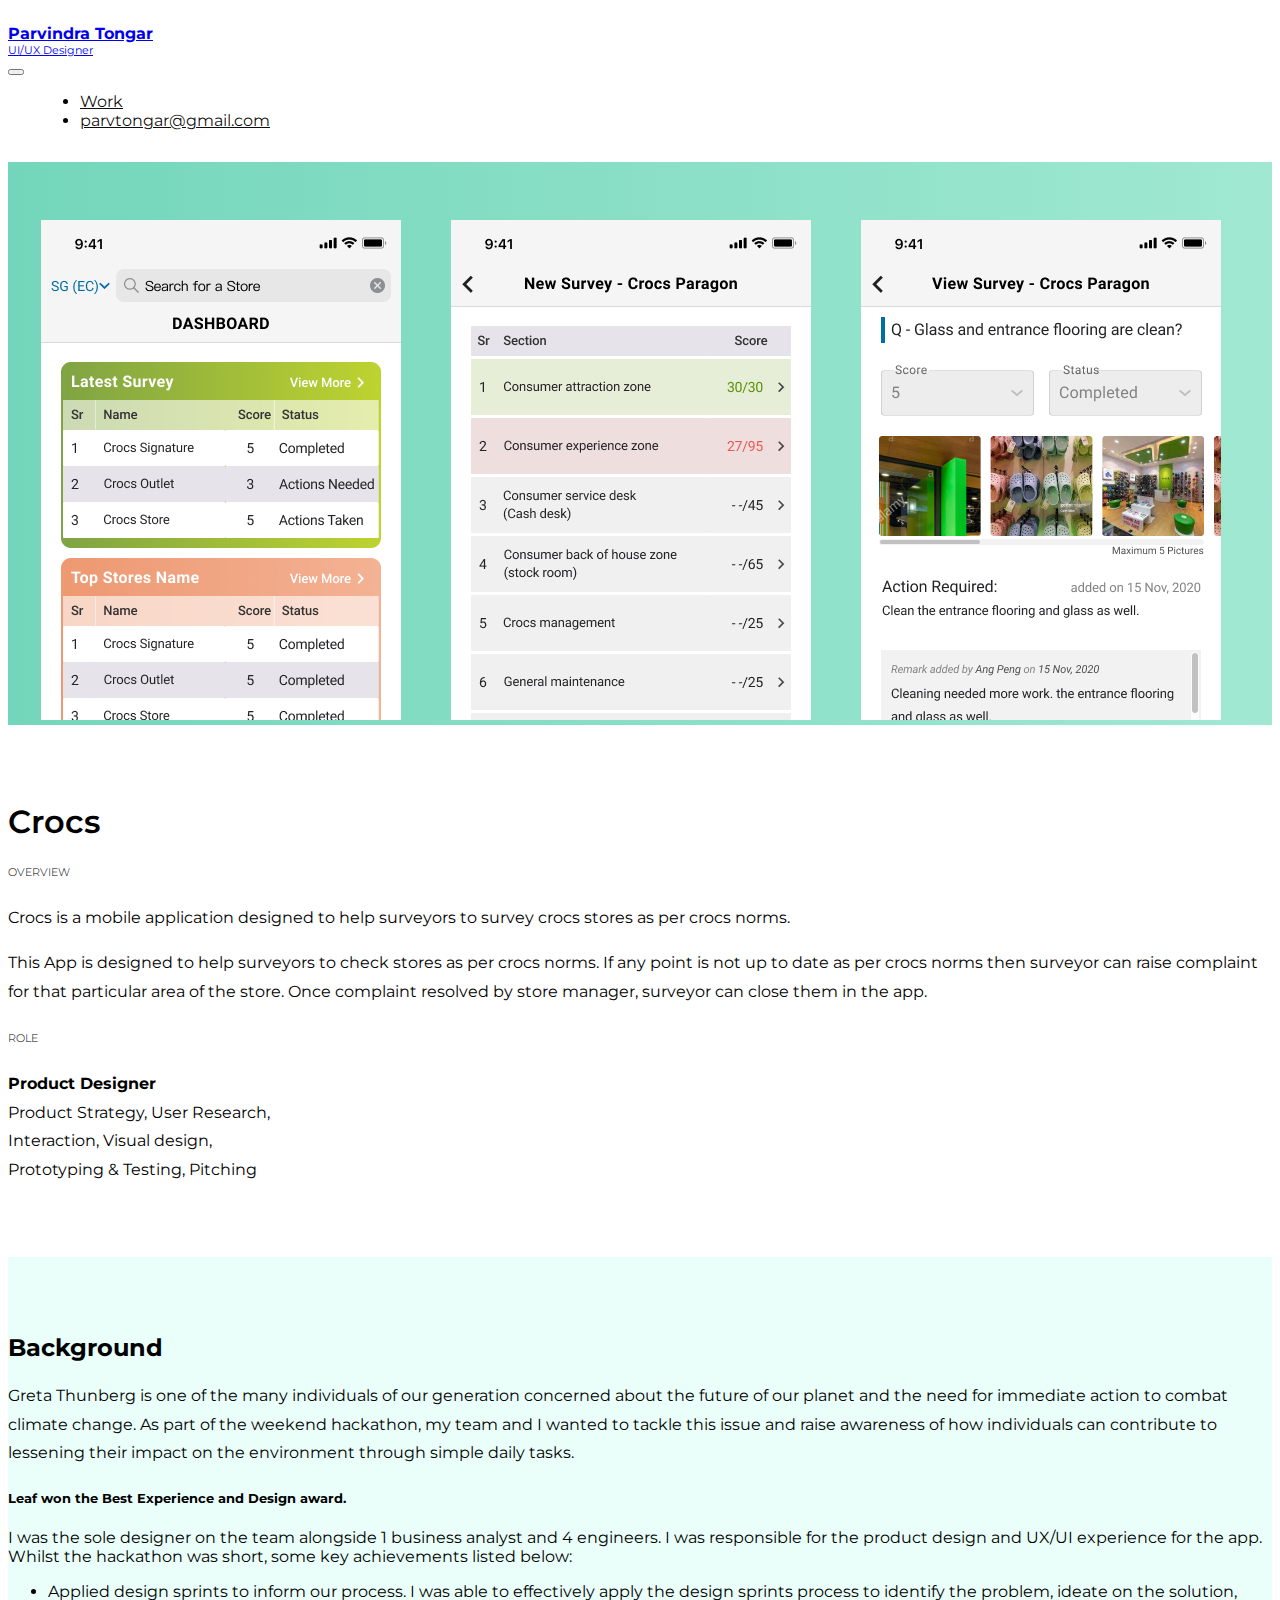
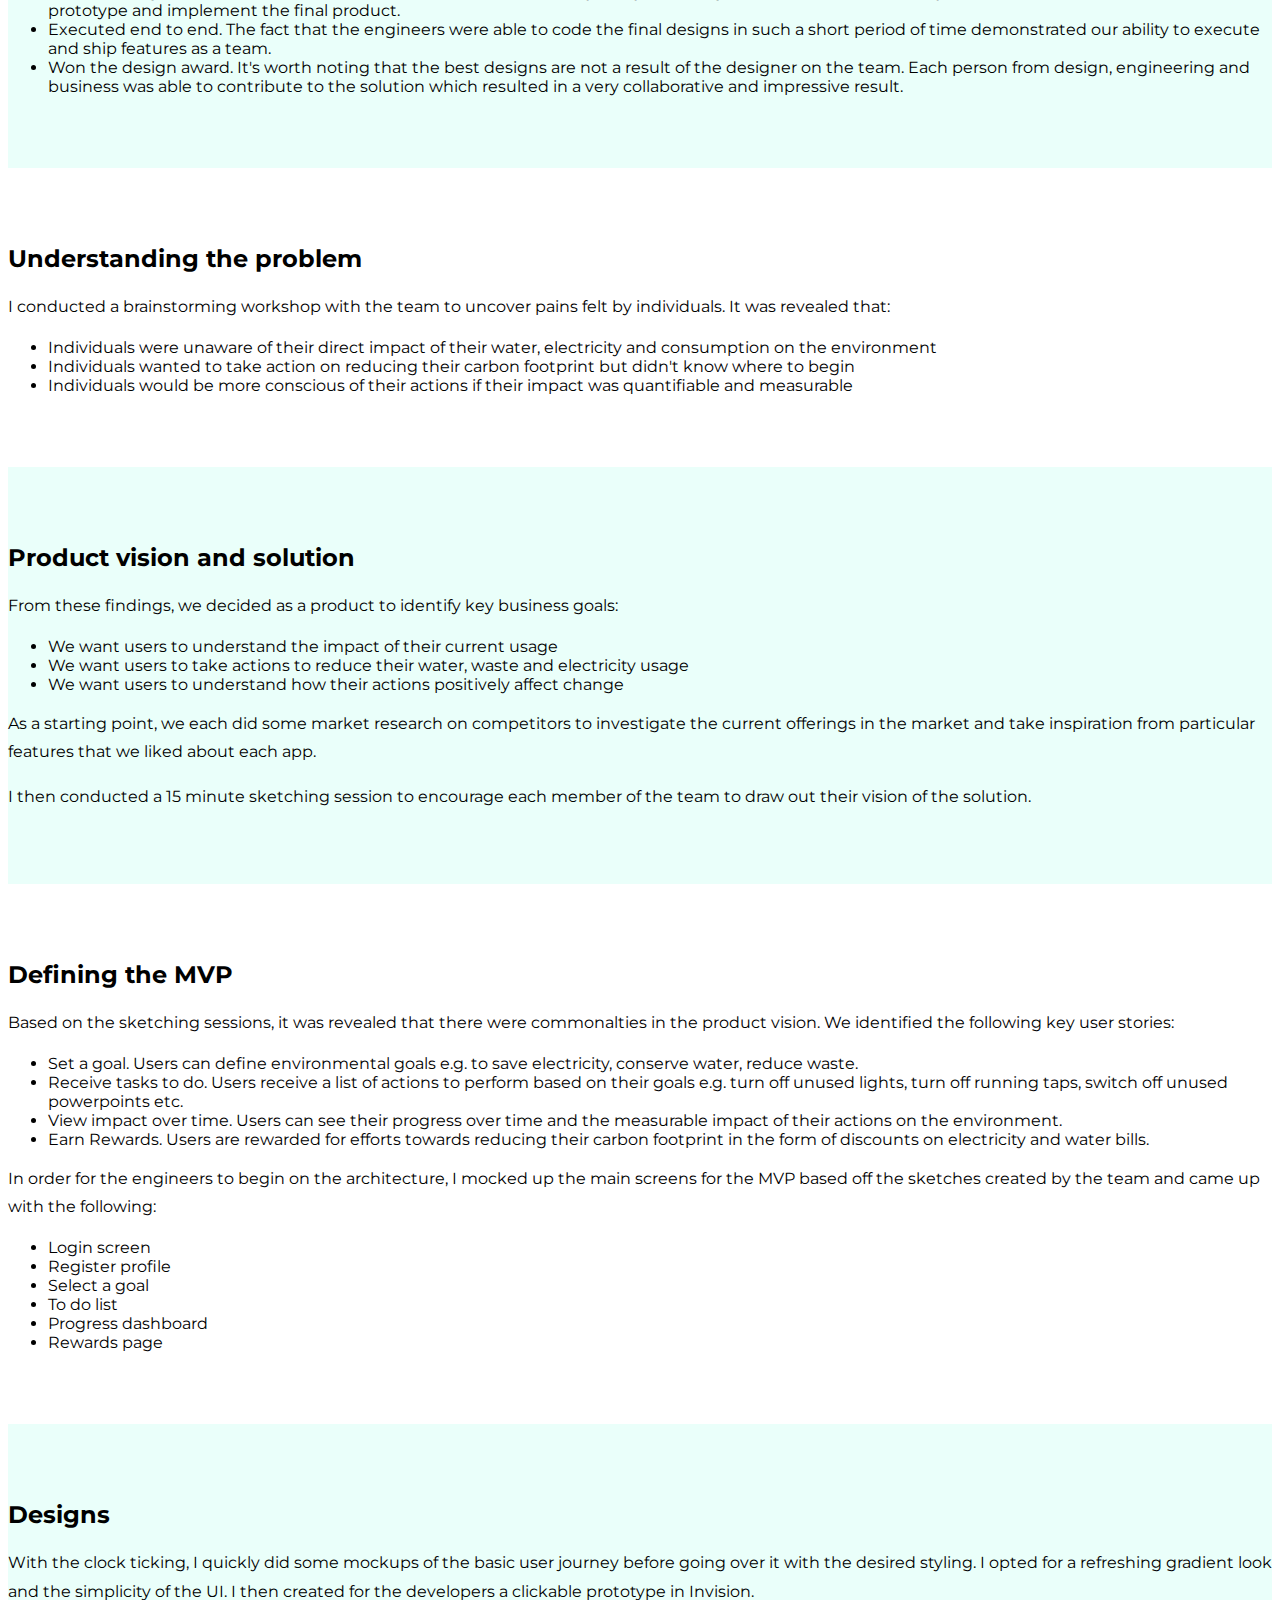
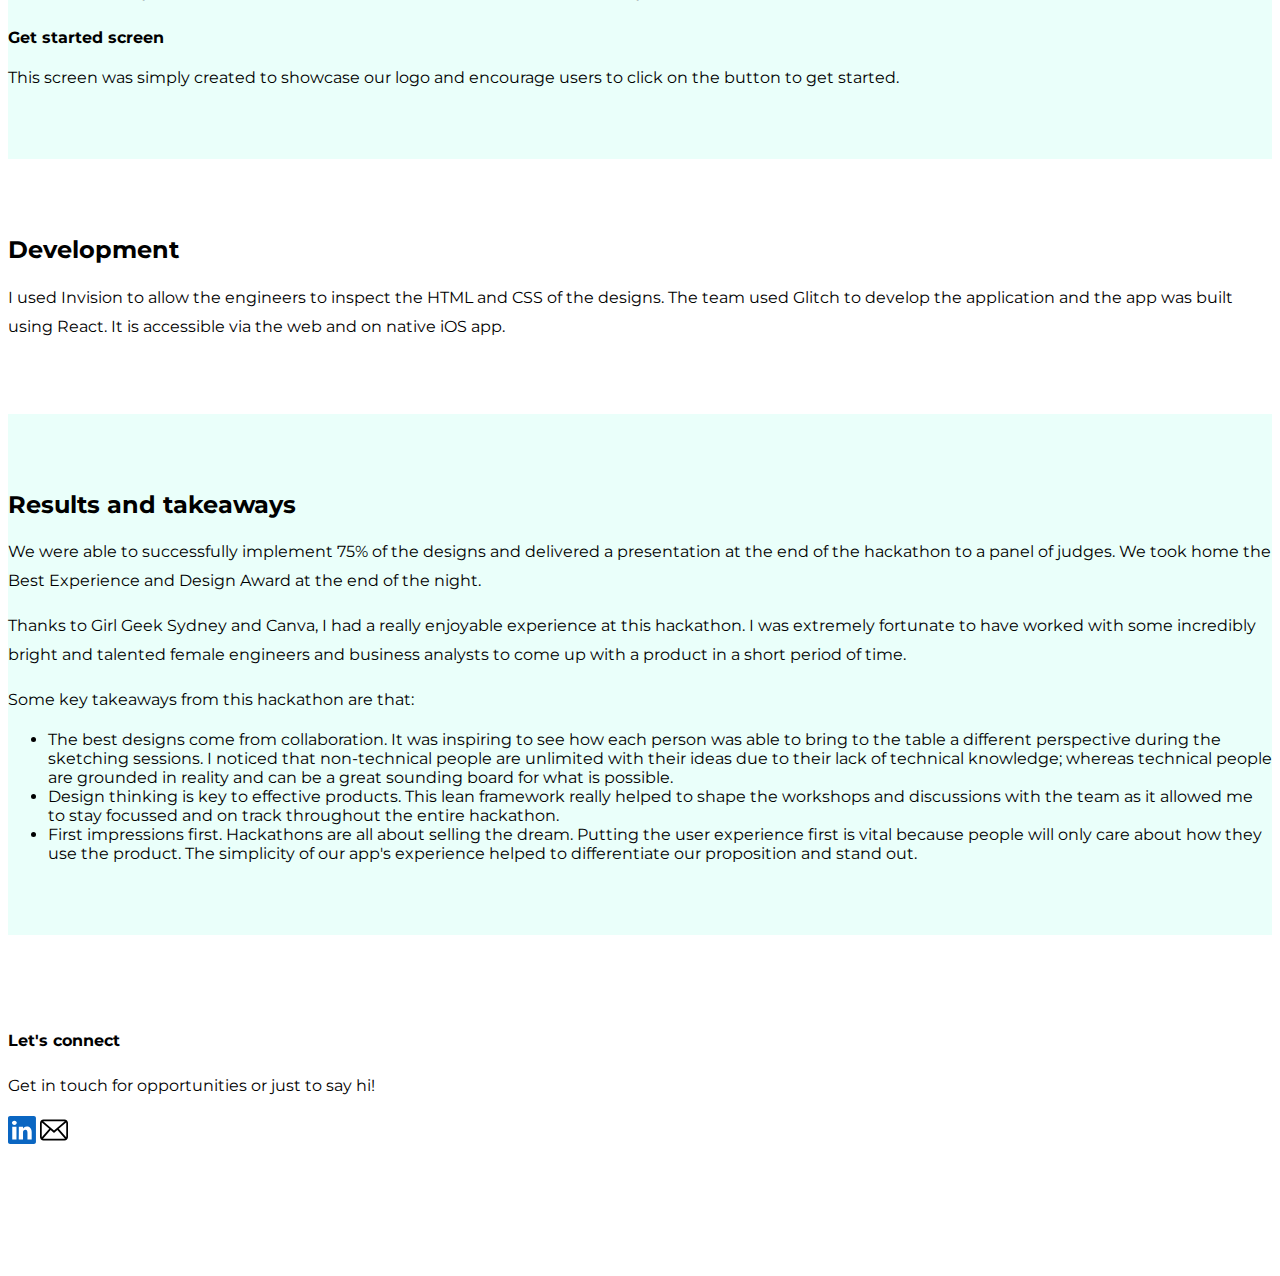
==== work/case-study-crocs.html @ 52e3db47 "initial commit" ====
<!DOCTYPE html>
<html lang="en">

<head>
    <meta charset="UTF-8">
    <meta http-equiv="X-UA-Compatible" content="IE=edge">
    <meta name="viewport" content="width=device-width, initial-scale=1">
    <!-- Bootstrap CSS -->
    <link href="https://cdn.jsdelivr.net/npm/bootstrap@5.0.1/dist/css/bootstrap.min.css" rel="stylesheet"
        integrity="sha384-+0n0xVW2eSR5OomGNYDnhzAbDsOXxcvSN1TPprVMTNDbiYZCxYbOOl7+AMvyTG2x" crossorigin="anonymous">
    <!-- Custom CSS -->
    <link rel="stylesheet" type="text/css" href="../assets/css/style.css">
    <title>Crocs App | Mobile UI/UX</title>
    <!-- Favicon -->
    <link rel="apple-touch-icon" sizes="180x180" href="/../apple-touch-icon.png">
    <link rel="icon" type="image/png" sizes="32x32" href="/../favicon-32x32.png">
    <link rel="icon" type="image/png" sizes="16x16" href="/../favicon-16x16.png">
    <link rel="manifest" href="/../site.webmanifest">
    <link rel="mask-icon" href="/../safari-pinned-tab.svg" color="#5bbad5">
    <meta name="msapplication-TileColor" content="#da532c">
    <meta name="theme-color" content="#ffffff">
</head>

<body>

    <!-- Header Section -->
    <header>
        <nav class="navbar navbar-expand-lg navbar-light bg-transparent">
            <div class="container">
                <a class="navbar-brand" href="../index.html">
                    <div><strong>Parvindra Tongar</strong></div>
                    <div style="font-size: 70%;">UI/UX Designer</div>
                </a>
                <button class="navbar-toggler" type="button" data-bs-toggle="collapse" data-bs-target="#navbarNav"
                    aria-controls="navbarNav" aria-expanded="false" aria-label="Toggle navigation">
                    <span class="navbar-toggler-icon"></span>
                </button>
                <div class="collapse navbar-collapse" id="navbarNav">
                    <ul class="navbar-nav ms-auto">
                        <li class="nav-item">
                            <a class="nav-link" aria-current="page" href="../index.html#recentwork">Work</a>
                        </li>
                        <li class="nav-item">
                            <a class="nav-link" href="mailto:parvtongar@gmail.com">parvtongar@gmail.com</a>
                        </li>
                    </ul>
                </div>
            </div>
        </nav>
    </header>

    <!-- Banner section -->
    <section class="banner-section-crocs">
        <div class="container">
            <div class="row">
                <div class="col">
                    <img src="../assets/img/crocs.png" class="img-fluid" alt="Crocs">
                    <!-- <img src="../assets/img/crocs2.png" alt="Crocs">
                    <img src="../assets/img/crocs3.png" alt="Crocs"> -->
                </div>
            </div>
        </div>
    </section>

    <!-- Main Container -->
    <section class="main-container">
        <div class="container white-bg">
            <h1 class="py-5">Crocs</h1>
            <div class="row mt-5">
                <div class="col-md-5">
                    <h6 class="text-300 mb-4">OVERVIEW</h6>
                    <p>
                        Crocs is a mobile application designed to help surveyors to survey crocs stores as per crocs
                        norms.
                    </p>
                    <p>
                        This App is designed to help surveyors to check stores as per crocs norms. If any point is not up to date
                        as per crocs norms then surveyor can raise complaint for that particular area of the store. Once complaint resolved by
                        store manager, surveyor can close them in the app.
                    </p>
                </div>
                <div class="col-md-5 offset-md-2">
                    <h6 class="text-300 mb-4">ROLE</h6>
                    <p>
                        <strong>Product Designer</strong> <br>
                        Product Strategy, User Research, <br>
                        Interaction, Visual design, <br>
                        Prototyping & Testing, Pitching
                    </p>
                </div>
            </div>
        </div>

        <div class="container-fluid light-green-bg">
            <div class="container">
                <h2 class="mb-5">Background</h2>
                <p>
                    Greta Thunberg is one of the many individuals of our generation concerned about the future of our planet and the need for immediate action to combat climate change. As part of the weekend hackathon, my team and I wanted to tackle this issue and raise awareness of how individuals can contribute to lessening their impact on the environment through simple daily tasks.

                    <h5 class="text-center my-4 fw-bold">Leaf won the Best Experience and Design award.</h5>
                    
                    I was the sole designer on the team alongside 1 business analyst and 4 engineers. I was responsible for the product design and UX/UI experience for the app. Whilst the hackathon was short, some key achievements listed below:

                    <ul>
                        <li>Applied design sprints to inform our process. I was able to effectively apply the design sprints process to identify the problem, ideate on the solution, prototype and implement the final product.</li>
                        <li>Executed end to end. The fact that the engineers were able to code the final designs in such a short period of time demonstrated our ability to execute and ship features as a team.</li>
                        <li>Won the design award. It's worth noting that the best designs are not a result of the designer on the team. Each person from design, engineering and business was able to contribute to the solution which resulted in a very collaborative and impressive result.</li>
                    </ul>
                    
                </p>
            </div>
        </div>

        <div class="container-fluid white-bg">
            <div class="container">
                <h2 class="mb-5">Understanding the problem</h2>
                <p>
                    I conducted a brainstorming workshop with the team to uncover pains felt by individuals. It was revealed that:
                    <ul>
                        <li>Individuals were unaware of their direct impact of their water, electricity and consumption on the environment</li>
                        <li>Individuals wanted to take action on reducing their carbon footprint but didn't know where to begin</li>
                        <li>Individuals would be more conscious of their actions if their impact was quantifiable and measurable</li>
                    </ul>
                </p>
            </div>
        </div>

        <div class="container-fluid light-green-bg">
            <div class="container">
                <h2 class="mb-5">Product vision and solution</h2>
                <p>
                    From these findings, we decided as a product to identify key business goals:
                    <ul>
                        <li>We want users to understand the impact of their current usage</li>
                        <li>We want users to take actions to reduce their water, waste and electricity usage</li>
                        <li>We want users to understand how their actions positively affect change</li>
                    </ul>
                </p>
                <p>
                    As a starting point, we each did some market research on competitors to investigate the current offerings in the market and take inspiration from particular features that we liked about each app.
                </p>
                <p> 
                    I then conducted a 15 minute sketching session to encourage each member of the team to draw out their vision of the solution.
                </p>
            </div>
        </div>

        <div class="container-fluid white-bg">
            <div class="container">
                <h2>Defining the MVP</h2>
                <p>
                    Based on the sketching sessions, it was revealed that there were commonalties in the product vision. We identified the following key user stories:

                    <ul>
                        <li>Set a goal. Users can define environmental goals e.g. to save electricity, conserve water, reduce waste.</li>
                        <li>Receive tasks to do. Users receive a list of actions to perform based on their goals e.g. turn off unused lights, turn off running taps, switch off unused powerpoints etc.</li>
                        <li>View impact over time. Users can see their progress over time and the measurable impact of their actions on the environment.</li>
                        <li>Earn Rewards. Users are rewarded for efforts towards reducing their carbon footprint in the form of discounts on electricity and water bills.</li>
                    </ul>
                </p>
                <p>
                    In order for the engineers to begin on the architecture, I mocked up the main screens for the MVP based off the sketches created by the team and came up with the following:
                    <ul>
                        <li>Login screen</li>
                        <li>Register profile</li>
                        <li>Select a goal</li>
                        <li>To do list</li>
                        <li>Progress dashboard</li>
                        <li>Rewards page</li>
                    </ul>
                </p>
            </div>
        </div>

        <div class="container-fluid light-green-bg">
            <div class="container">
                <h2>Designs</h2>
                <p>
                    With the clock ticking, I quickly did some mockups of the basic user journey before going over it with the desired styling. I opted for a refreshing gradient look and the simplicity of the UI.  I then created for the developers a clickable prototype in Invision.
                    <h4 class="fw-bold">
                        Get started screen
                    </h4>
                    This screen was simply created to showcase our logo and encourage users to click on the button to get started.
                </p>
            </div>
        </div>

        <div class="container-fluid white-bg">
            <div class="container">
                <h2>Development</h2>
                <p>
                    I used Invision to allow the engineers to inspect the HTML and CSS of the designs. The team used Glitch to develop the application and the app was built using React. It is accessible via the web and on native iOS app.
                </p>
            </div>
        </div>

        <div class="container-fluid light-green-bg">
            <div class="container">
                <h2>Results and takeaways</h2>
                <p>
                    We were able to successfully implement 75% of the designs and delivered a presentation at the end of the hackathon to a panel of judges. We took home the Best Experience and Design Award at the end of the night.
                </p>
                <p>
                    Thanks to Girl Geek Sydney and Canva, I had a really enjoyable experience at this hackathon. I was extremely fortunate to have worked with some incredibly bright and talented female engineers and business analysts to come up with a product in a short period of time.
                </p>
                <p>    
                    Some key takeaways from this hackathon are that:
                    <ul>
                        <li>The best designs come from collaboration. It was inspiring to see how each person was able to bring to the table a different perspective during the sketching sessions. I noticed that non-technical people are unlimited with their ideas due to their lack of technical knowledge; whereas technical people are grounded in reality and can be a great sounding board for what is possible.</li>
                        <li>Design thinking is key to effective products. This lean framework really helped to shape the workshops and discussions with the team as it allowed me to stay focussed and on track throughout the entire hackathon.</li>
                        <li>First impressions first. Hackathons are all about selling the dream. Putting the user experience first is vital because people will only care about how they use the product. The simplicity of our app's experience helped to differentiate our proposition and stand out.</li>
                    </ul>
                    
                      
                </p>
            </div>
        </div>

    </section>

    <!-- Footer Section -->
    <footer>
        <div class="container">
            <div class="row">
                <div class="col text-center">
                    <h4>Let's connect</h4>
                    <p class="small">Get in touch for opportunities or just to say hi!</p>
                    <div>
                        <a href="https://www.linkedin.com/in/parvtongar/" target="_blank" class="me-3 social_links"><img
                                src="../assets/img/social_linkedin.svg" class="icon-footer"></a>
                        <a href="mailto:parvtongar@gmail.com" class="social_links"><img
                                src="../assets/img/social_envalop.svg" class="icon-footer"></a>
                    </div>

                </div>
            </div>
        </div>
    </footer>

    <!-- Bootstrap Bundle with Popper -->
    <script src="https://cdn.jsdelivr.net/npm/bootstrap@5.0.1/dist/js/bootstrap.bundle.min.js"
        integrity="sha384-gtEjrD/SeCtmISkJkNUaaKMoLD0//ElJ19smozuHV6z3Iehds+3Ulb9Bn9Plx0x4"
        crossorigin="anonymous"></script>
</body>

</html>
---- assets/css/style.css ----
@import url('https://fonts.googleapis.com/css2?family=Montserrat:wght@300;400;500&display=swap');

body {
	font-family: 'Montserrat', sans-serif;
}

.h1, h1 {
    font-size: 2rem;
	font-weight: 600;
}

.text-300 {
    font-weight: 300;
}

/* HEADER SECTION */
header {
	padding-top: 1rem;
	padding-bottom: 1rem;
}
nav.navbar ul.navbar-nav li {
	margin-left: 2rem;
}
nav.navbar ul.navbar-nav li a {
	position: relative;
	padding: 0 !important;
}
.navbar-light .navbar-nav .nav-link {
    color: rgba(0,0,0,.95);
}
.navbar-light .navbar-nav .nav-link:hover {
    color: rgba(0,0,0,1);
}
nav.navbar ul.navbar-nav li a::after {
    content: '';
    position: absolute;
    bottom: 0;
    left: 0;
    height: 8px;
    width: 25%;
    background-color: #fcf113;
    visibility: hidden;
    opacity: 0;
    -webkit-transition: all .3s;
    transition: all .3s;
}
nav.navbar ul.navbar-nav li a:hover::after {
    width: 100%;
    background-color: #fcf113;
    color: #fcf113;
    visibility: visible;
    opacity: 1;
    margin-bottom: 0;
    z-index: -1;
}

/* BIO SECTION */
.bio-section {
	margin-top: 6rem;
	margin-bottom: 6rem;
}
.my-img {
	border-radius: 50%;
	border: solid 3px #fcf113;
	filter: grayscale(100%);
}
.my-img:hover {
	filter: grayscale(0%);
}

/* LATEST PROJECTS */
.card_one {
	background-image: linear-gradient(to right, #66abe7, #99cbf9);
}
.card_two {
	background-image: linear-gradient(to right, #ffdf95, #ffe993);
}
.card_three {
	background-image: linear-gradient(to right, #73d6bb, #a0e8d1);
}

/* FOOTER SECTION */
footer {
	margin-top: 6rem;
	margin-bottom: 8rem;
}

.icon-footer {
	width: 1.75rem;
}

.social_links img {
	transform: scale(1);
	-webkit-transform: scale(1);
	transition: transform 450ms ease, -webkit-transform 450ms ease;
}
.social_links:hover img {
	transform: scale(1.1);
	-webkit-transform: scale(1.1);
}

/* Banner Section */
section.banner-section-crocs {
	background-image: linear-gradient(to right, #73d6bb, #a0e8d1);
	padding-top: 3rem;
	padding-bottom: 1px;
}

/* section {
	padding: 3.5rem 0;
} */

.light-green-bg {
    background-color: #eafffa;
	padding: 3.5rem 0;
}

.white-bg {
    background-color: #ffffff;
	padding: 3.5rem 0;
}

p {
	line-height: 1.8rem;
}
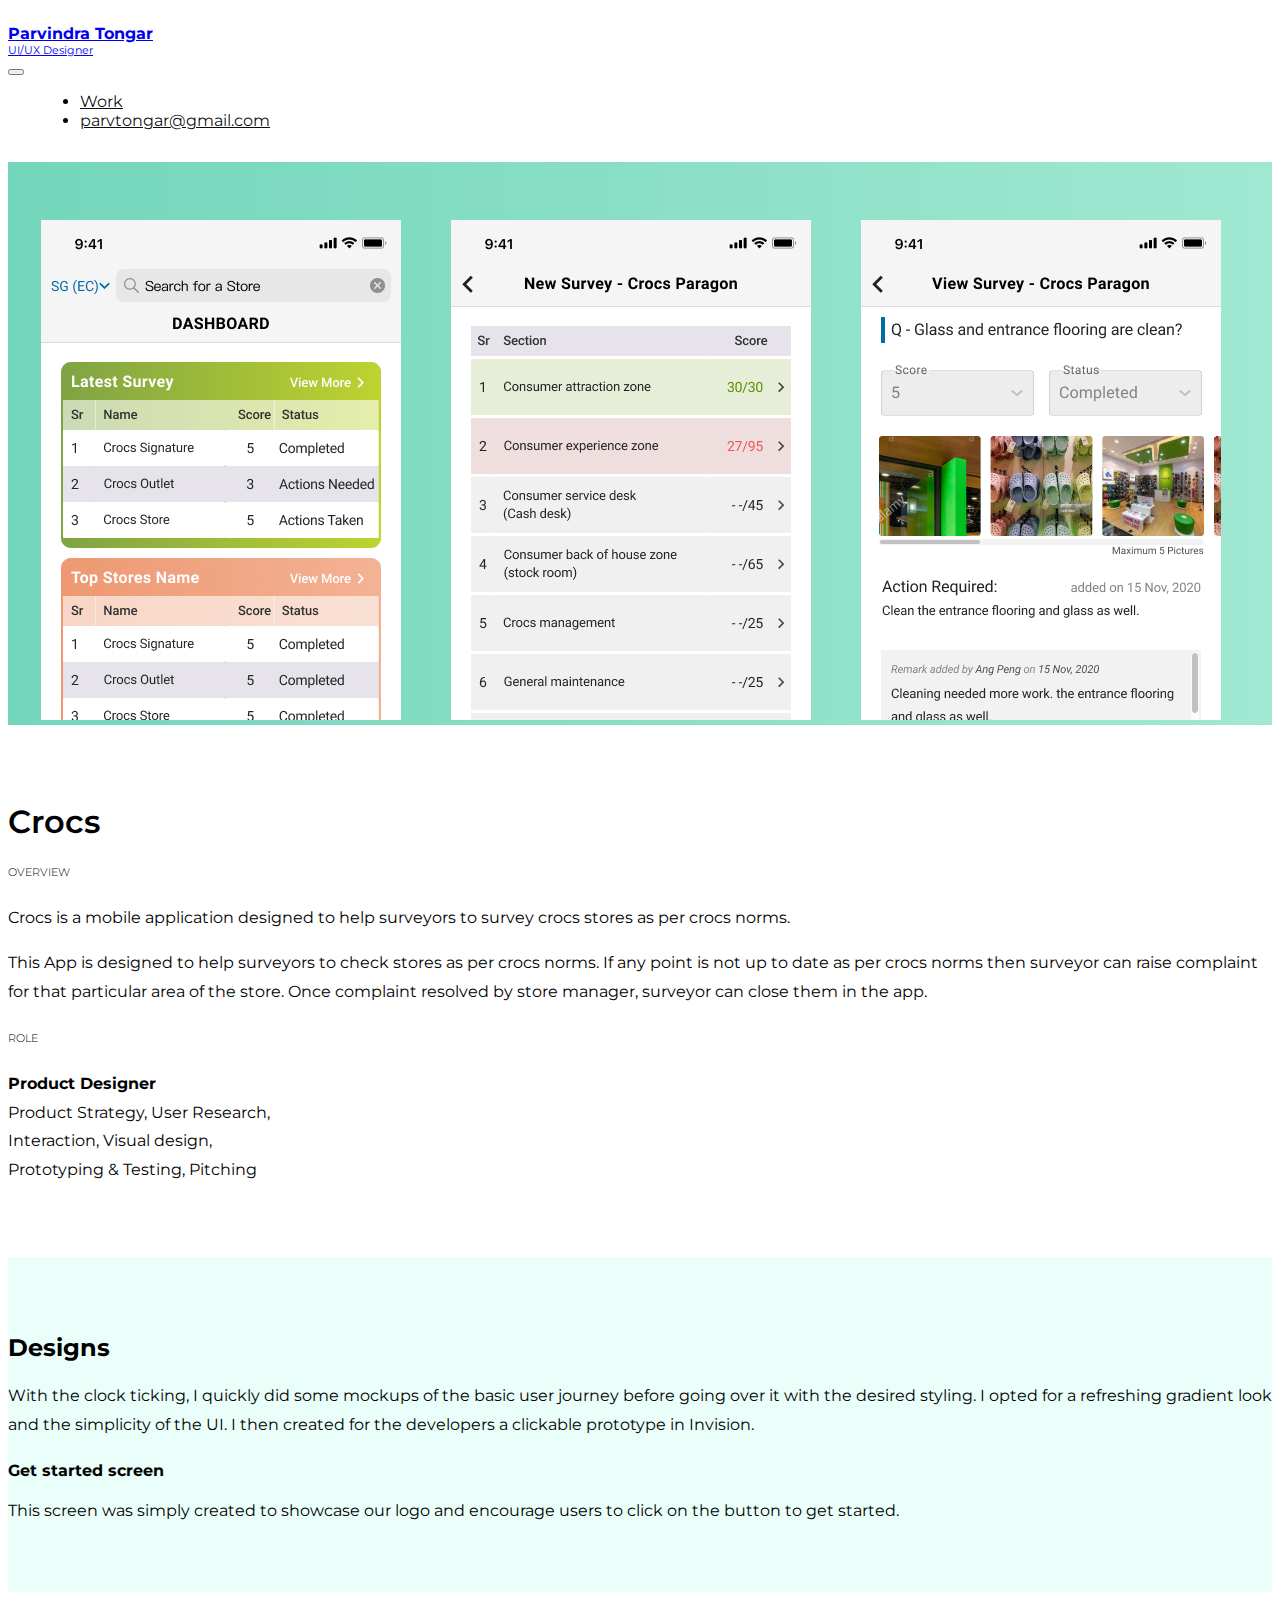
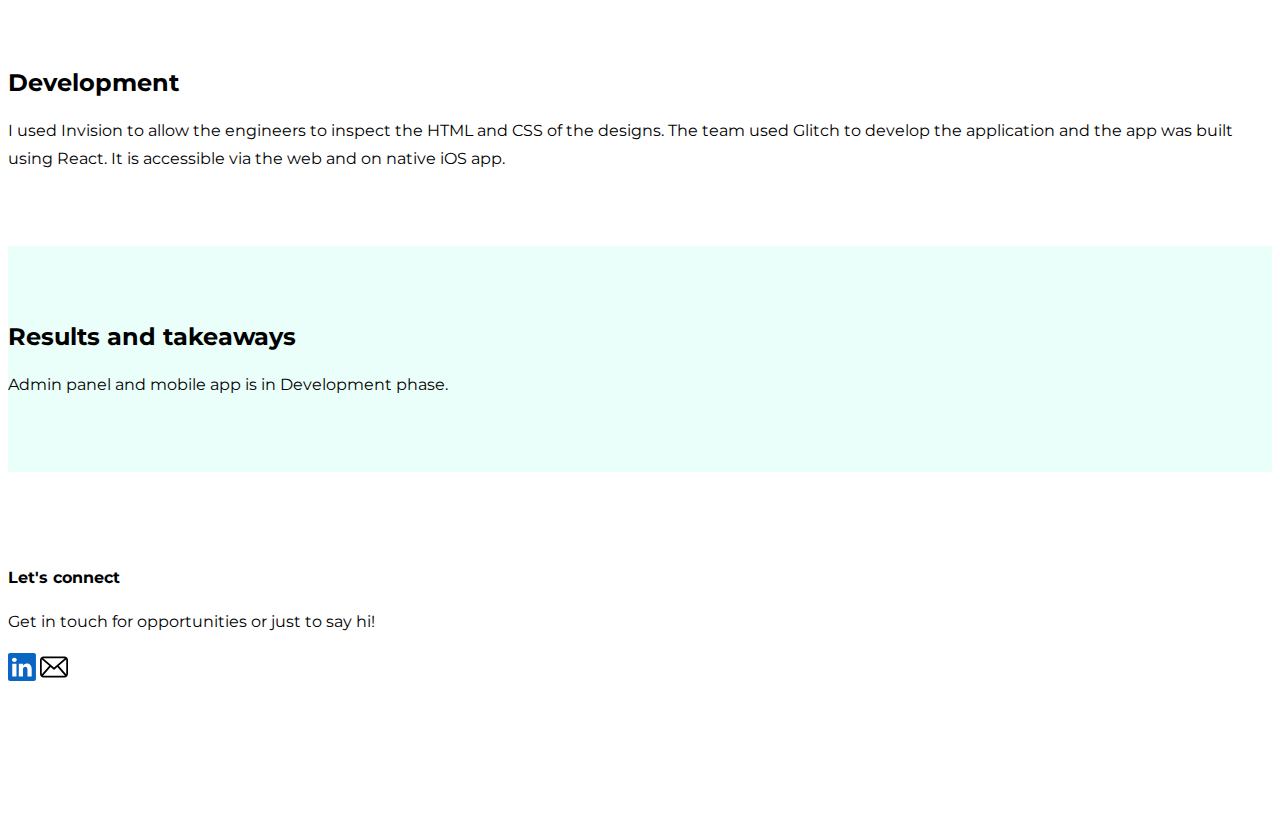
==== commit adb768db: "myweb detail page completed..." ====
--- a/work/case-study-crocs.html
+++ b/work/case-study-crocs.html
@@ -74,8 +74,10 @@
                         norms.
                     </p>
                     <p>
-                        This App is designed to help surveyors to check stores as per crocs norms. If any point is not up to date
-                        as per crocs norms then surveyor can raise complaint for that particular area of the store. Once complaint resolved by
+                        This App is designed to help surveyors to check stores as per crocs norms. If any point is not
+                        up to date
+                        as per crocs norms then surveyor can raise complaint for that particular area of the store. Once
+                        complaint resolved by
                         store manager, surveyor can close them in the app.
                     </p>
                 </div>
@@ -91,7 +93,7 @@
             </div>
         </div>
 
-        <div class="container-fluid light-green-bg">
+        <!-- <div class="container-fluid light-green-bg">
             <div class="container">
                 <h2 class="mb-5">Background</h2>
                 <p>
@@ -170,17 +172,20 @@
                     </ul>
                 </p>
             </div>
-        </div>
+        </div> -->
 
         <div class="container-fluid light-green-bg">
             <div class="container">
                 <h2>Designs</h2>
                 <p>
-                    With the clock ticking, I quickly did some mockups of the basic user journey before going over it with the desired styling. I opted for a refreshing gradient look and the simplicity of the UI.  I then created for the developers a clickable prototype in Invision.
-                    <h4 class="fw-bold">
-                        Get started screen
-                    </h4>
-                    This screen was simply created to showcase our logo and encourage users to click on the button to get started.
+                    With the clock ticking, I quickly did some mockups of the basic user journey before going over it
+                    with the desired styling. I opted for a refreshing gradient look and the simplicity of the UI. I
+                    then created for the developers a clickable prototype in Invision.
+                <h4 class="fw-bold">
+                    Get started screen
+                </h4>
+                This screen was simply created to showcase our logo and encourage users to click on the button to get
+                started.
                 </p>
             </div>
         </div>
@@ -189,7 +194,9 @@
             <div class="container">
                 <h2>Development</h2>
                 <p>
-                    I used Invision to allow the engineers to inspect the HTML and CSS of the designs. The team used Glitch to develop the application and the app was built using React. It is accessible via the web and on native iOS app.
+                    I used Invision to allow the engineers to inspect the HTML and CSS of the designs. The team used
+                    Glitch to develop the application and the app was built using React. It is accessible via the web
+                    and on native iOS app.
                 </p>
             </div>
         </div>
@@ -198,21 +205,36 @@
             <div class="container">
                 <h2>Results and takeaways</h2>
                 <p>
-                    We were able to successfully implement 75% of the designs and delivered a presentation at the end of the hackathon to a panel of judges. We took home the Best Experience and Design Award at the end of the night.
-                </p>
-                <p>
-                    Thanks to Girl Geek Sydney and Canva, I had a really enjoyable experience at this hackathon. I was extremely fortunate to have worked with some incredibly bright and talented female engineers and business analysts to come up with a product in a short period of time.
-                </p>
-                <p>    
+                    Admin panel and mobile app is in Development phase.
+                </p>
+                <!-- <p>
+                    We were able to successfully implement 75% of the designs and delivered a presentation at the end of
+                    the hackathon to a panel of judges. We took home the Best Experience and Design Award at the end of
+                    the night.
+                </p>
+                <p>
+                    Thanks to Girl Geek Sydney and Canva, I had a really enjoyable experience at this hackathon. I was
+                    extremely fortunate to have worked with some incredibly bright and talented female engineers and
+                    business analysts to come up with a product in a short period of time.
+                </p>
+                <p>
                     Some key takeaways from this hackathon are that:
-                    <ul>
-                        <li>The best designs come from collaboration. It was inspiring to see how each person was able to bring to the table a different perspective during the sketching sessions. I noticed that non-technical people are unlimited with their ideas due to their lack of technical knowledge; whereas technical people are grounded in reality and can be a great sounding board for what is possible.</li>
-                        <li>Design thinking is key to effective products. This lean framework really helped to shape the workshops and discussions with the team as it allowed me to stay focussed and on track throughout the entire hackathon.</li>
-                        <li>First impressions first. Hackathons are all about selling the dream. Putting the user experience first is vital because people will only care about how they use the product. The simplicity of our app's experience helped to differentiate our proposition and stand out.</li>
-                    </ul>
-                    
-                      
-                </p>
+                <ul>
+                    <li>The best designs come from collaboration. It was inspiring to see how each person was able to
+                        bring to the table a different perspective during the sketching sessions. I noticed that
+                        non-technical people are unlimited with their ideas due to their lack of technical knowledge;
+                        whereas technical people are grounded in reality and can be a great sounding board for what is
+                        possible.</li>
+                    <li>Design thinking is key to effective products. This lean framework really helped to shape the
+                        workshops and discussions with the team as it allowed me to stay focussed and on track
+                        throughout the entire hackathon.</li>
+                    <li>First impressions first. Hackathons are all about selling the dream. Putting the user experience
+                        first is vital because people will only care about how they use the product. The simplicity of
+                        our app's experience helped to differentiate our proposition and stand out.</li>
+                </ul>
+
+
+                </p> -->
             </div>
         </div>
 
--- a/assets/css/style.css
+++ b/assets/css/style.css
@@ -105,13 +105,23 @@
 	padding-top: 3rem;
 	padding-bottom: 1px;
 }
+section.banner-section-orange {
+	background-image: linear-gradient(to bottom, #F2500A, #FF9311);
+	padding-top: 3rem;
+	padding-bottom: 1px;
+}
 
 /* section {
 	padding: 3.5rem 0;
 } */
 
 .light-green-bg {
-    background-color: #eafffa;
+  background-color: #eafffa;
+	padding: 3.5rem 0;
+}
+
+.light-orange-bg {
+  background-color: #FFEED9;
 	padding: 3.5rem 0;
 }
 
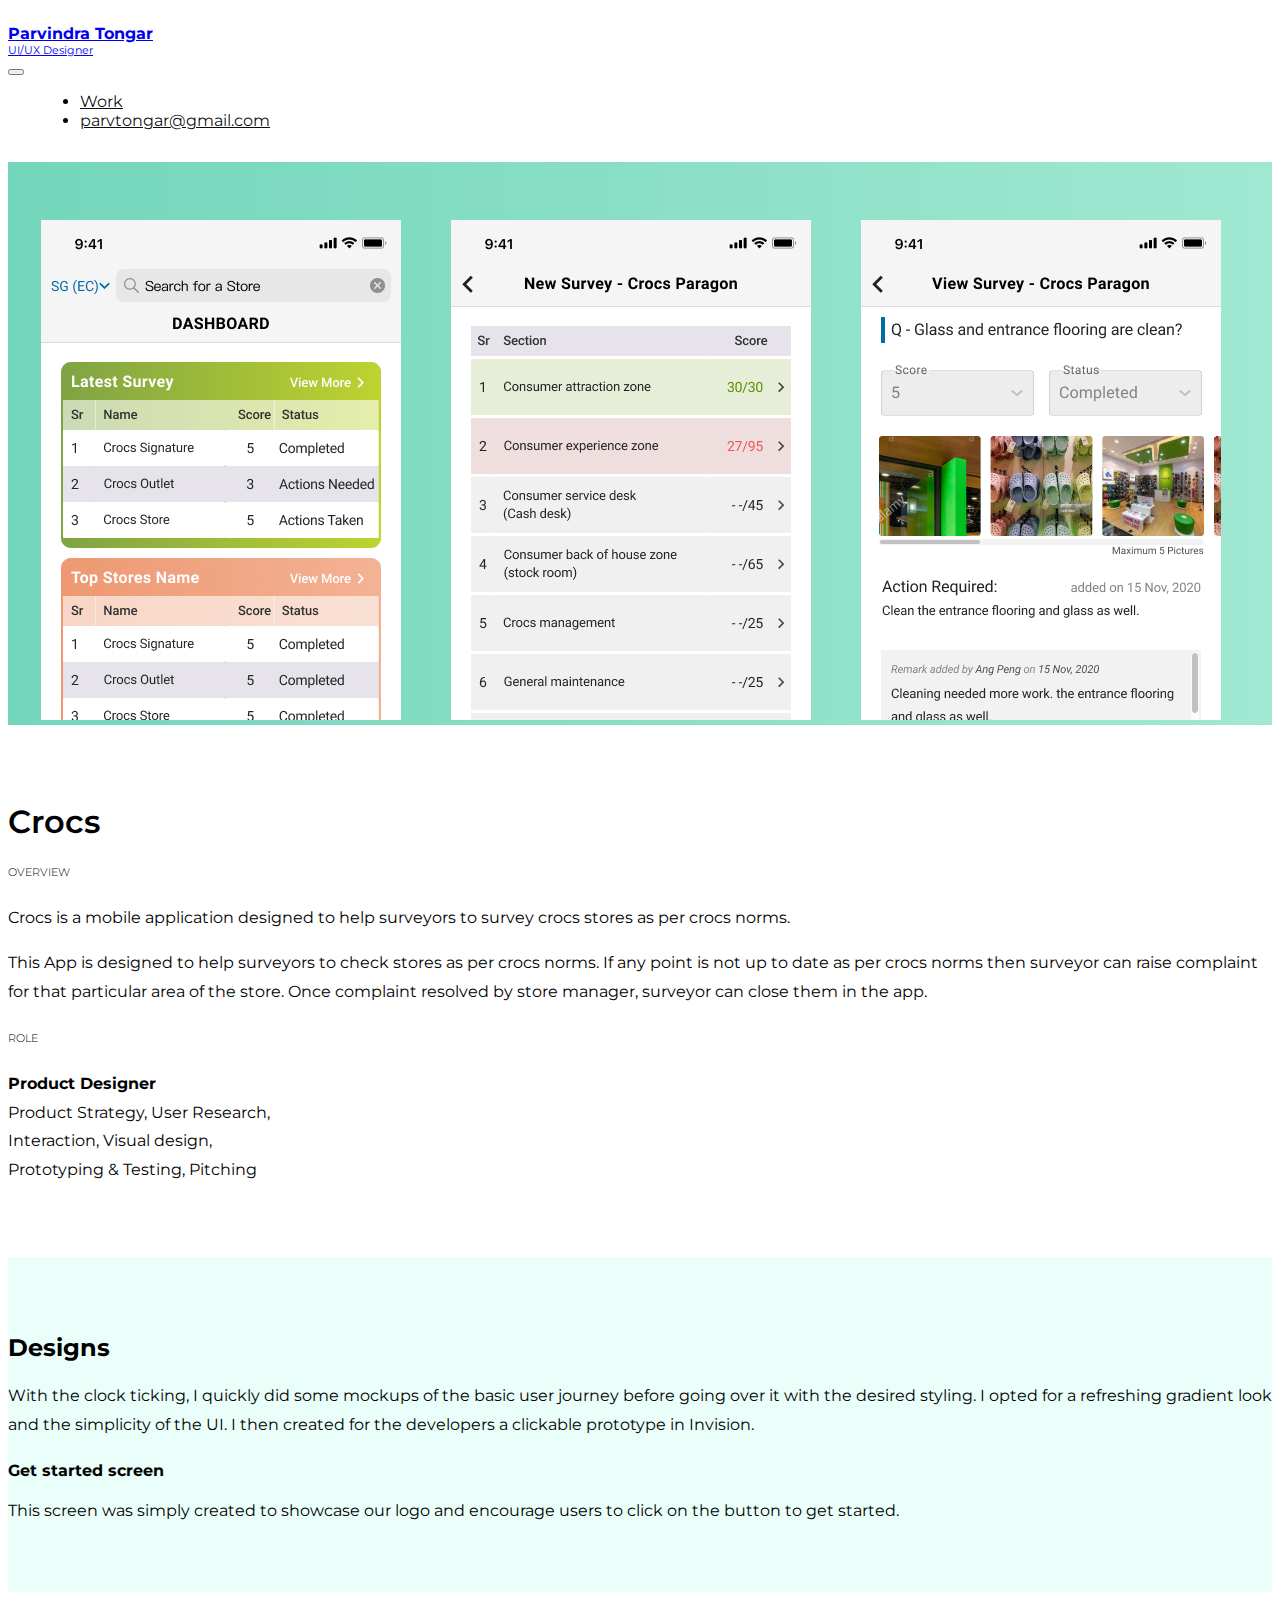
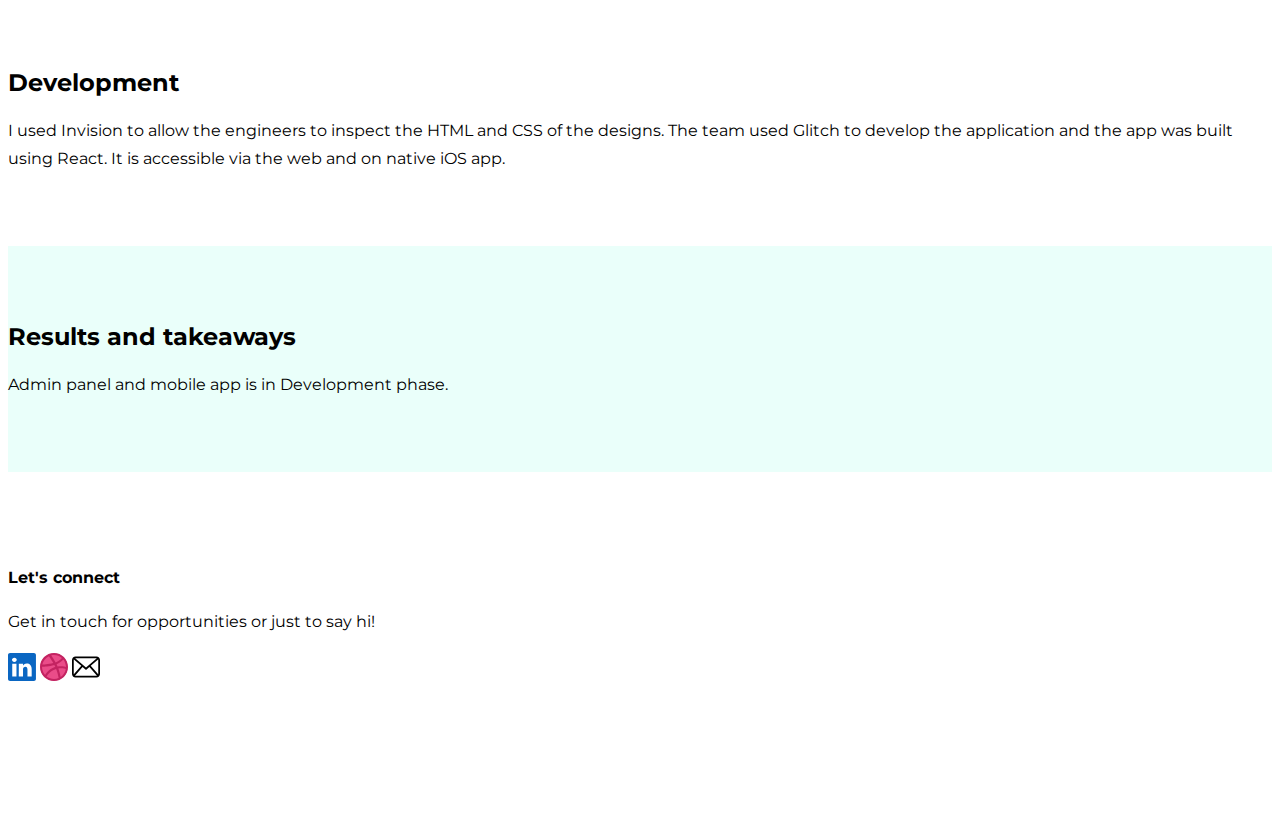
==== commit 0f5ef3f7: "Dribbble link added in footer" ====
--- a/work/case-study-crocs.html
+++ b/work/case-study-crocs.html
@@ -249,9 +249,14 @@
                     <p class="small">Get in touch for opportunities or just to say hi!</p>
                     <div>
                         <a href="https://www.linkedin.com/in/parvtongar/" target="_blank" class="me-3 social_links"><img
-                                src="../assets/img/social_linkedin.svg" class="icon-footer"></a>
+                                src="../assets/img/social_linkedin.svg" class="icon-footer" alt="LinkedIn"
+                                title="LinkedIn"></a>
+                        <a href="https://dribbble.com/parvindra-tongar" target="_blank" class="me-3 social_links"><img
+                                src="../assets/img/social_dribbble.svg" class="icon-footer" alt="Dribbble"
+                                title="Dribbble"></a>
                         <a href="mailto:parvtongar@gmail.com" class="social_links"><img
-                                src="../assets/img/social_envalop.svg" class="icon-footer"></a>
+                                src="../assets/img/social_envalop.svg" class="icon-footer" alt="E-Mail"
+                                title="E-Mail"></a>
                     </div>
 
                 </div>
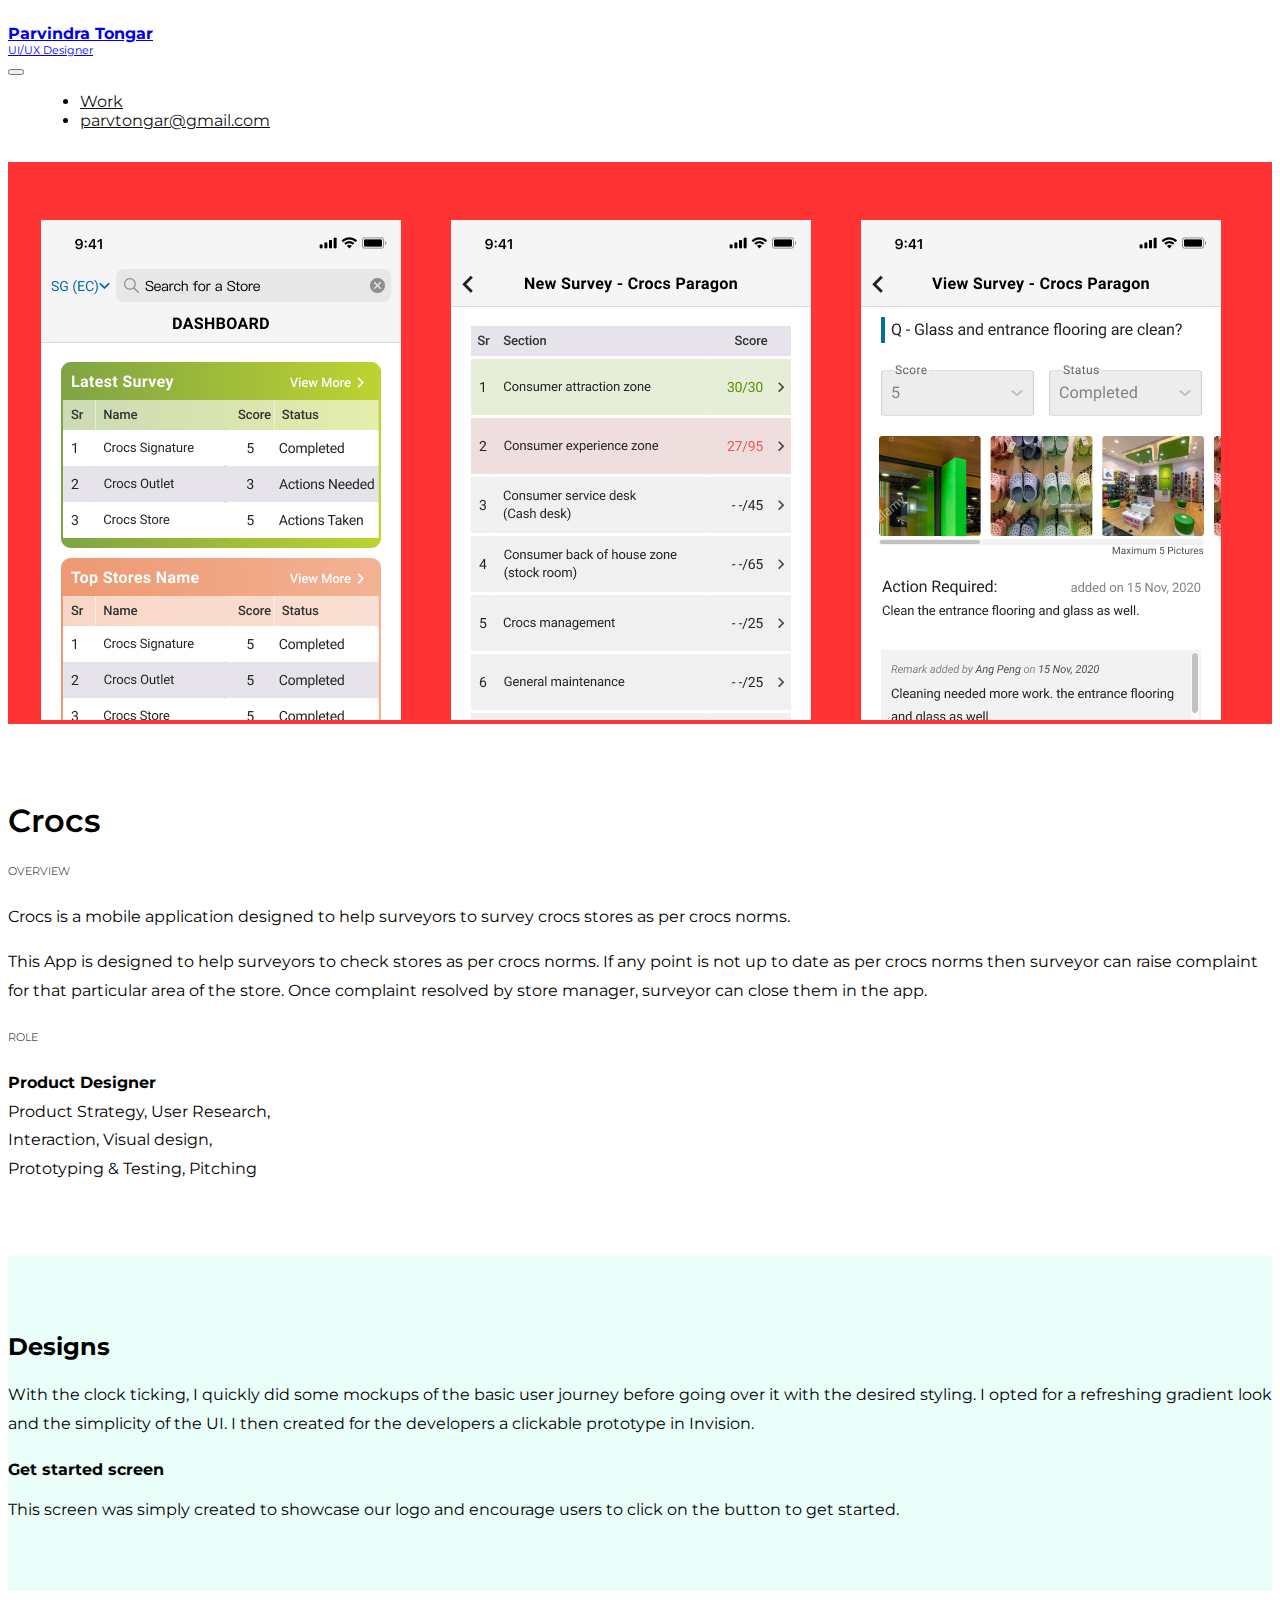
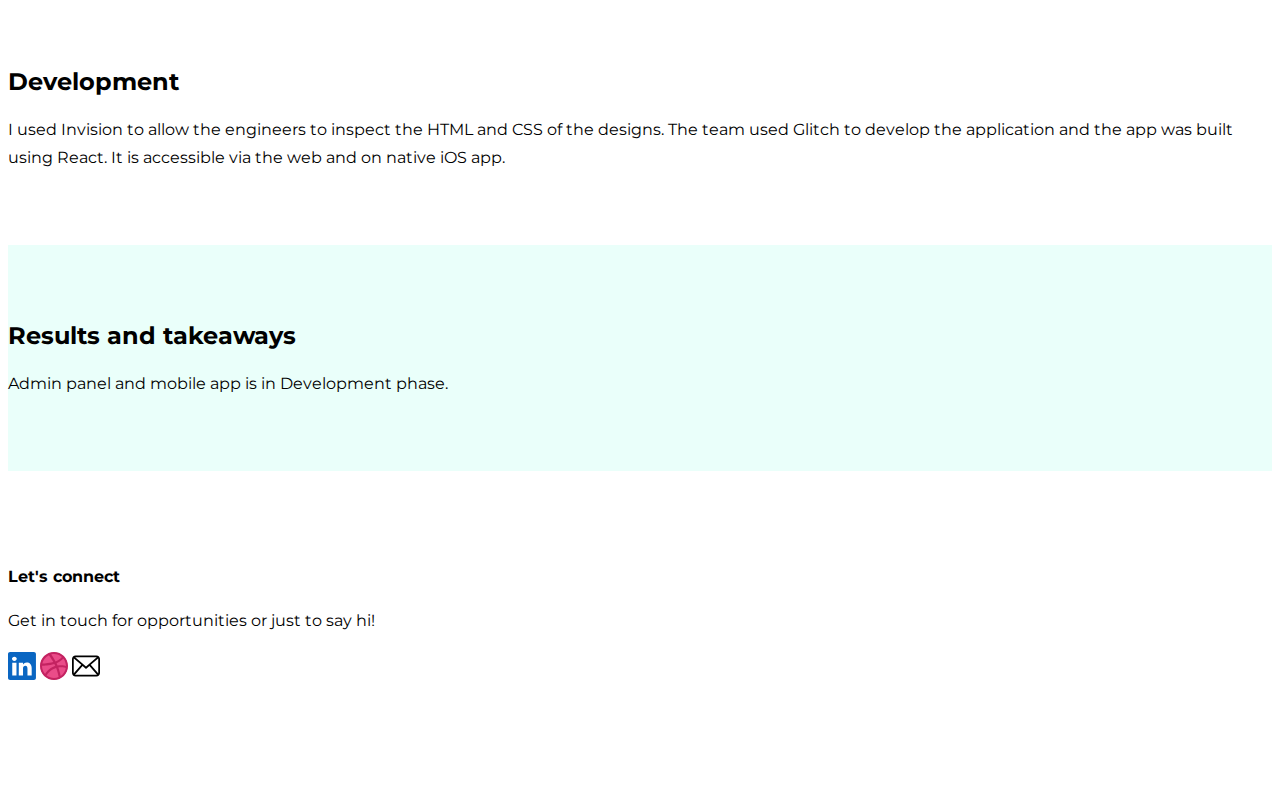
==== commit 71ae6f48: "linked in link update" ====
--- a/work/case-study-crocs.html
+++ b/work/case-study-crocs.html
@@ -12,13 +12,14 @@
     <link rel="stylesheet" type="text/css" href="../assets/css/style.css">
     <title>Crocs App | Mobile UI/UX</title>
     <!-- Favicon -->
-    <link rel="apple-touch-icon" sizes="180x180" href="/../apple-touch-icon.png">
+    <link rel="icon" type="image/x-icon" href="../favicon.ico">
+    <!-- <link rel="apple-touch-icon" sizes="180x180" href="/../apple-touch-icon.png">
     <link rel="icon" type="image/png" sizes="32x32" href="/../favicon-32x32.png">
     <link rel="icon" type="image/png" sizes="16x16" href="/../favicon-16x16.png">
     <link rel="manifest" href="/../site.webmanifest">
     <link rel="mask-icon" href="/../safari-pinned-tab.svg" color="#5bbad5">
     <meta name="msapplication-TileColor" content="#da532c">
-    <meta name="theme-color" content="#ffffff">
+    <meta name="theme-color" content="#ffffff"> -->
 </head>
 
 <body>
@@ -41,7 +42,8 @@
                             <a class="nav-link" aria-current="page" href="../index.html#recentwork">Work</a>
                         </li>
                         <li class="nav-item">
-                            <a class="nav-link" href="mailto:parvtongar@gmail.com">parvtongar@gmail.com</a>
+                            <a class="nav-link"
+                                href="mailto:parvtongar@gmail.com?subject=Mail from Parvindra Website">parvtongar@gmail.com</a>
                         </li>
                     </ul>
                 </div>
@@ -248,15 +250,15 @@
                     <h4>Let's connect</h4>
                     <p class="small">Get in touch for opportunities or just to say hi!</p>
                     <div>
-                        <a href="https://www.linkedin.com/in/parvtongar/" target="_blank" class="me-3 social_links"><img
-                                src="../assets/img/social_linkedin.svg" class="icon-footer" alt="LinkedIn"
-                                title="LinkedIn"></a>
+                        <a href="https://www.linkedin.com/in/parvindra-tongar/" target="_blank"
+                            class="me-3 social_links"><img src="../assets/img/social_linkedin.svg" class="icon-footer"
+                                alt="LinkedIn" title="LinkedIn"></a>
                         <a href="https://dribbble.com/parvindra-tongar" target="_blank" class="me-3 social_links"><img
                                 src="../assets/img/social_dribbble.svg" class="icon-footer" alt="Dribbble"
                                 title="Dribbble"></a>
-                        <a href="mailto:parvtongar@gmail.com" class="social_links"><img
-                                src="../assets/img/social_envalop.svg" class="icon-footer" alt="E-Mail"
-                                title="E-Mail"></a>
+                        <a href="mailto:parvtongar@gmail.com?subject=Mail from Parvindra Website"
+                            class="social_links"><img src="../assets/img/social_envalop.svg" class="icon-footer"
+                                alt="E-Mail" title="E-Mail"></a>
                     </div>
 
                 </div>
--- a/assets/css/style.css
+++ b/assets/css/style.css
@@ -70,7 +70,7 @@
 
 /* LATEST PROJECTS */
 .card_one {
-	background-image: linear-gradient(to right, #66abe7, #99cbf9);
+	background-image: linear-gradient(to right, #ededed, #ededed);
 }
 .card_two {
 	background-image: linear-gradient(to right, #ffdf95, #ffe993);
@@ -101,9 +101,9 @@
 
 /* Banner Section */
 section.banner-section-crocs {
-	background-image: linear-gradient(to right, #73d6bb, #a0e8d1);
+	background-image: linear-gradient(to right, #ff3333, #ff3333);
 	padding-top: 3rem;
-	padding-bottom: 1px;
+	/* padding-bottom: 1px; */
 }
 section.banner-section-orange {
 	background-image: linear-gradient(to bottom, #F2500A, #FF9311);
